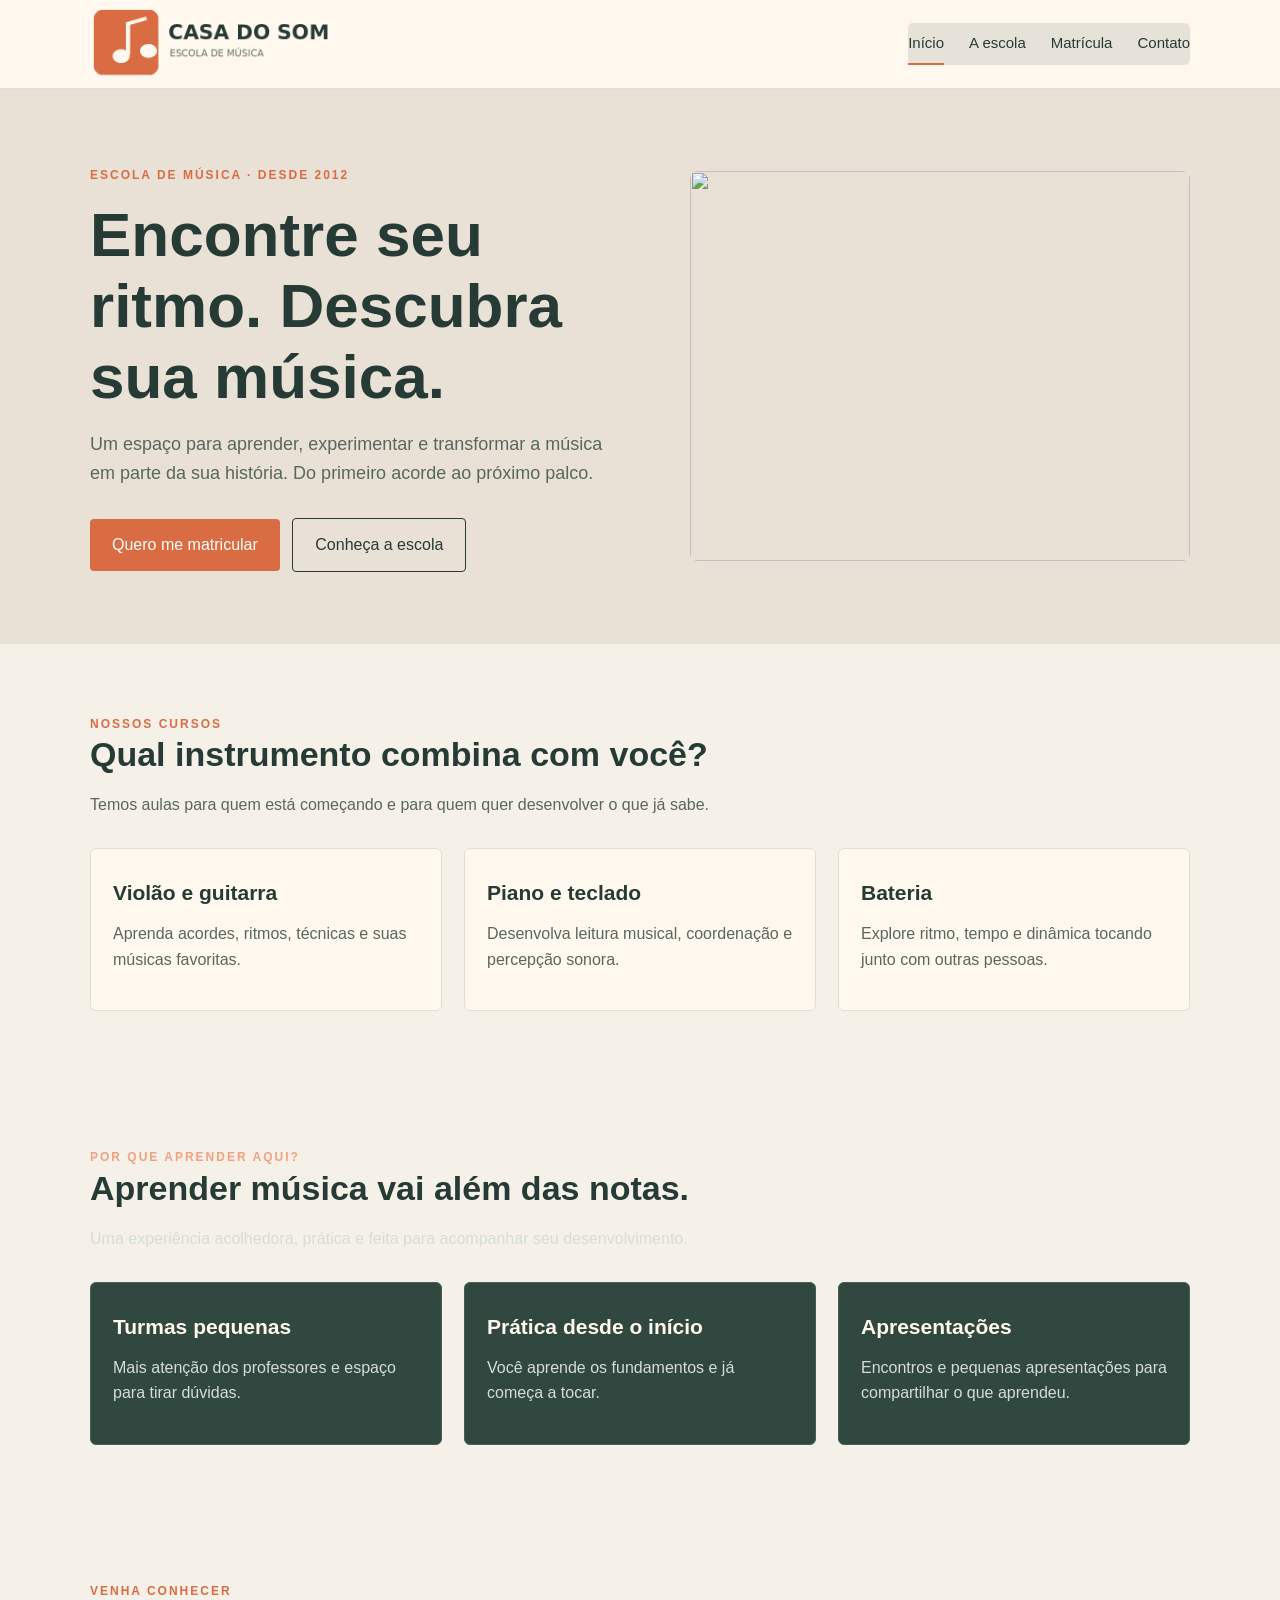
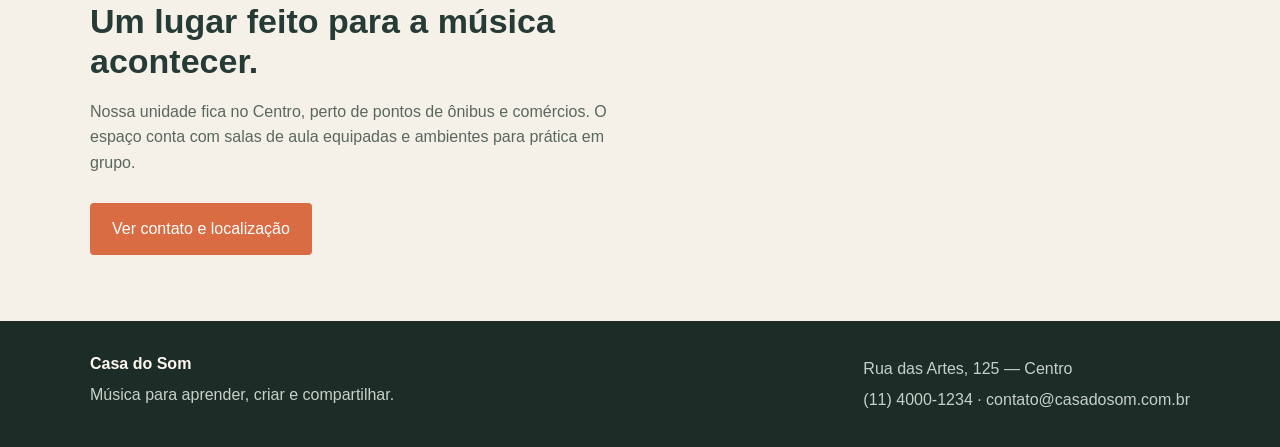
==== index.html @ c47db74a "First commit, just it" ====
<!doctype html>
<html lang="pt-BR">
    <head>
        <meta charset="UTF-8" />
        <meta name="viewport" content="width=device-width, initial-scale=1.0" />
        <title>Início | Casa do Som</title>
        <link rel="stylesheet" href="style.css" />
    </head>
    <body>
        <header>
            <div class="container topo">
                <img class="logo" src="png/logo.png" draggable="false" />
                <nav style="background-color: rgba(45, 54, 54, 0.116); border-radius: 5px">
                    <a class="ativo" href="index.html">Início</a>
                    <a class="" href="escola.html">A escola</a>
                    <a class="" href="matricula.html">Matrícula</a>
                    <a class="" href="contato.html">Contato</a>
                </nav>
            </div>
        </header>
        <main>
            <section class="hero">
                <div class="container hero-grid">
                    <div>
                        <span class="tag">Escola de música · desde 2012</span>
                        <h1>Encontre seu ritmo. Descubra sua música.</h1>
                        <p>
                            Um espaço para aprender, experimentar e transformar a música em parte da sua história. Do
                            primeiro acorde ao próximo palco.
                        </p>
                        <a class="botao" href="matricula.html">Quero me matricular</a>
                        <a class="botao botao-secundario" href="escola.html">Conheça a escola</a>
                    </div>
                    <img
                        class="hero-foto"
                        src="https://images.unsplash.com/photo-1516280440614-37939bbacd81?auto=format&fit=crop&w=1000&q=85"
                    />
                </div>
            </section>
            <section>
                <div class="container">
                    <div class="section-top">
                        <span class="tag">Nossos cursos</span>
                        <h2>Qual instrumento combina com você?</h2>
                        <p>Temos aulas para quem está começando e para quem quer desenvolver o que já sabe.</p>
                    </div>
                    <div class="cards">
                        <article class="card">
                            <h3>Violão e guitarra</h3>
                            <p>Aprenda acordes, ritmos, técnicas e suas músicas favoritas.</p>
                        </article>
                        <article class="card">
                            <h3>Piano e teclado</h3>
                            <p>Desenvolva leitura musical, coordenação e percepção sonora.</p>
                        </article>
                        <article class="card">
                            <h3>Bateria</h3>
                            <p>Explore ritmo, tempo e dinâmica tocando junto com outras pessoas.</p>
                        </article>
                    </div>
                </div>
            </section>
            <section class="beneficios">
                <div class="container">
                    <div class="section-top">
                        <span class="tag">Por que aprender aqui?</span>
                        <h2>Aprender música vai além das notas.</h2>
                        <p>Uma experiência acolhedora, prática e feita para acompanhar seu desenvolvimento.</p>
                    </div>
                    <div class="cards">
                        <article class="card">
                            <h3>Turmas pequenas</h3>
                            <p>Mais atenção dos professores e espaço para tirar dúvidas.</p>
                        </article>
                        <article class="card">
                            <h3>Prática desde o início</h3>
                            <p>Você aprende os fundamentos e já começa a tocar.</p>
                        </article>
                        <article class="card">
                            <h3>Apresentações</h3>
                            <p>Encontros e pequenas apresentações para compartilhar o que aprendeu.</p>
                        </article>
                    </div>
                </div>
            </section>
            <section>
                <div class="container duas-colunas">
                    <div>
                        <span class="tag">Venha conhecer</span>
                        <h2>Um lugar feito para a música acontecer.</h2>
                        <p>
                            Nossa unidade fica no Centro, perto de pontos de ônibus e comércios. O espaço conta com
                            salas de aula equipadas e ambientes para prática em grupo.
                        </p>
                        <a class="botao" href="contato.html">Ver contato e localização</a>
                    </div>
                </div>
            </section>
        </main>
        <footer>
            <div class="container rodape">
                <div>
                    <strong>Casa do Som</strong>
                    <p>Música para aprender, criar e compartilhar.</p>
                </div>
                <div>
                    <p>Rua das Artes, 125 — Centro</p>
                    <p>(11) 4000-1234 · contato@casadosom.com.br</p>
                </div>
            </div>
        </footer>
    </body>
</html>
---- style.css ----
:root {
    --verde: #263b35;
    --verde-claro: #65736b;
    --terracota: #d96c43;
    --creme: #fff8ef;
    --papel: #f5f1e9;
    --linha: #e4ddd2;
}
* {
    box-sizing: border-box;
}
body {
    margin: 0;
    font-family: Arial, Helvetica, sans-serif;
    color: var(--verde);
    background: var(--papel);
    line-height: 1.6;
}
img {
    max-width: 100%;
    display: block;
}
a {
    color: inherit;
}
.container {
    width: min(1100px, 90%);
    margin: 0 auto;
}
header {
    background: var(--creme);
    border-bottom: 1px solid var(--linha);
}
.topo {
    min-height: 88px;
    display: flex;
    align-items: center;
    justify-content: space-between;
    gap: 24px;
}
.logo {
    width: 245px;
}
nav {
    display: flex;
    flex-wrap: wrap;
    gap: 25px;
}
nav a {
    text-decoration: none;
    font-size: 15px;
    color: var(--verde);
    padding: 8px 0;
    border-bottom: 2px solid transparent;
}
nav a:hover,
nav a.ativo {
    border-color: var(--terracota);
}
.hero {
    background: #e9e1d5;
    padding: 72px 0;
}
.hero-grid {
    display: grid;
    grid-template-columns: 1.05fr 0.95fr;
    align-items: center;
    gap: 48px;
}
.tag {
    color: var(--terracota);
    text-transform: uppercase;
    letter-spacing: 2px;
    font-size: 12px;
    font-weight: bold;
}
h1,
h2,
h3 {
    line-height: 1.15;
}
h1 {
    font-size: clamp(38px, 5vw, 62px);
    margin: 12px 0 18px;
}
h2 {
    font-size: 34px;
    margin: 0 0 18px;
}
h3 {
    font-size: 21px;
    margin: 10px 0;
}
p {
    color: #59675f;
}
.hero p {
    font-size: 18px;
    max-width: 530px;
}
.hero-foto {
    width: 100%;
    height: 390px;
    object-fit: cover;
    border-radius: 8px;
}
.botao {
    display: inline-block;
    background: var(--terracota);
    color: white;
    text-decoration: none;
    padding: 13px 22px;
    margin: 12px 8px 0 0;
    border: 0;
    border-radius: 4px;
    font: inherit;
    cursor: pointer;
}
.botao:hover {
    background: #b95735;
}
.botao-secundario {
    background: transparent;
    color: var(--verde);
    border: 1px solid var(--verde);
}
.botao-secundario:hover {
    background: var(--verde);
    color: white;
}
section {
    padding: 66px 0;
}
.section-top {
    max-width: 650px;
    margin-bottom: 30px;
}
.cards {
    display: grid;
    grid-template-columns: repeat(3, 1fr);
    gap: 22px;
}
.card {
    background: var(--creme);
    border: 1px solid var(--linha);
    padding: 22px;
    border-radius: 6px;
}
.card img {
    width: 100%;
    max-height: 165px;
    object-fit: contain;
    margin-bottom: 12px;
}
.beneficios {
    color: var(--creme);
}
.beneficios h2 {
    color: var(--verde);
}
.beneficios p {
    color: #d5ddd6;
}
.beneficios .tag {
    color: #f0a17f;
}
.beneficios .card {
    background: #304840;
    border-color: #496057;
}
.duas-colunas {
    display: grid;
    grid-template-columns: 1fr 1fr;
    gap: 45px;
    align-items: center;
}
.foto-lateral {
    width: 100%;
    height: 340px;
    object-fit: cover;
    border-radius: 6px;
}
.lista {
    padding-left: 20px;
    color: #59675f;
}
.lista li {
    margin: 9px 0;
}
.pagina-topo {
    padding: 55px 0 35px;
    background: #e9e1d5;
}
.pagina-topo h1 {
    font-size: 46px;
    margin-bottom: 10px;
}
.formulario {
    max-width: 720px;
    background: var(--creme);
    border: 1px solid var(--linha);
    padding: 28px;
    border-radius: 6px;
}
.campo {
    margin-bottom: 18px;
}
label {
    display: block;
    font-weight: bold;
    margin-bottom: 6px;
}
input,
select,
textarea {
    width: 100%;
    padding: 12px;
    border: 1px solid #cfc7bb;
    border-radius: 4px;
    background: white;
    color: var(--verde);
    font: inherit;
}
textarea {
    min-height: 125px;
    resize: none;
}

.duas-campos {
    display: grid;
    grid-template-columns: 1fr 1fr;
    gap: 16px;
}
.info-contato {
    background: var(--verde);
    color: var(--creme);
    padding: 28px;
    border-radius: 6px;
}
.info-contato p {
    color: #d5ddd6;
}
.info-contato a {
    color: #f0a17f;
}
.endereco {
    border-left: 3px solid var(--terracota);
    padding-left: 16px;
    margin: 20px 0;
}
footer {
    background: #1c2d28;
    color: var(--creme);
    padding: 30px 0;
}
footer p {
    color: #c6d0c8;
    margin: 5px 0;
}
.rodape {
    display: flex;
    justify-content: space-between;
    gap: 20px;
    flex-wrap: wrap;
}
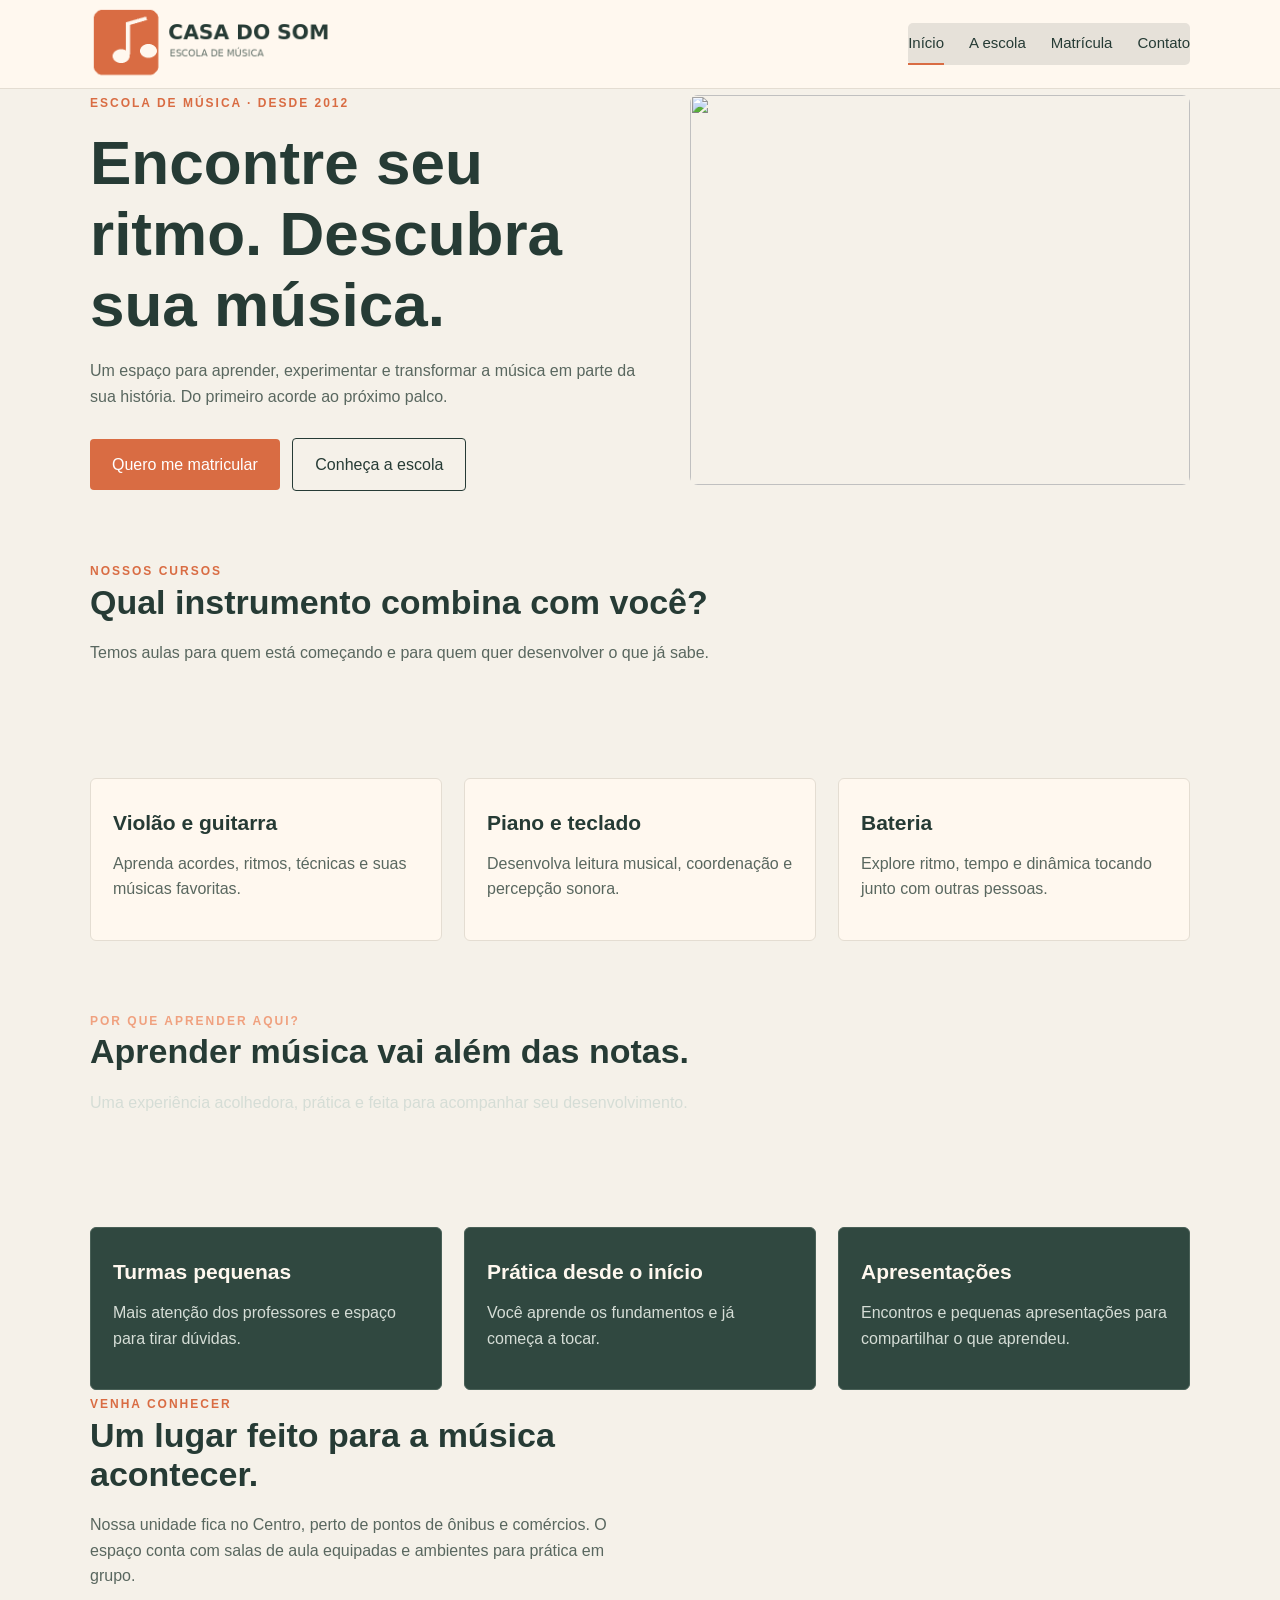
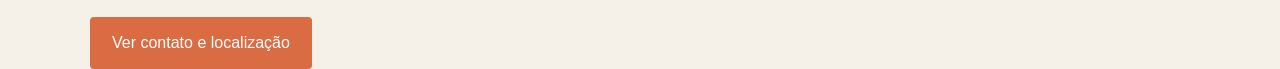
==== commit a57b3c45: "tirei algumas sections e alguns paragrafos desnescessarios" ====
--- a/index.html
+++ b/index.html
@@ -19,47 +19,45 @@
             </div>
         </header>
         <main>
-            <section class="hero">
-                <div class="container hero-grid">
-                    <div>
-                        <span class="tag">Escola de música · desde 2012</span>
-                        <h1>Encontre seu ritmo. Descubra sua música.</h1>
-                        <p>
-                            Um espaço para aprender, experimentar e transformar a música em parte da sua história. Do
-                            primeiro acorde ao próximo palco.
-                        </p>
-                        <a class="botao" href="matricula.html">Quero me matricular</a>
-                        <a class="botao botao-secundario" href="escola.html">Conheça a escola</a>
-                    </div>
-                    <img
-                        class="hero-foto"
-                        src="https://images.unsplash.com/photo-1516280440614-37939bbacd81?auto=format&fit=crop&w=1000&q=85"
-                    />
+            <div class="container hero-grid">
+                <div>
+                    <span class="tag">Escola de música · desde 2012</span>
+                    <h1>Encontre seu ritmo. Descubra sua música.</h1>
+                    <p>
+                        Um espaço para aprender, experimentar e transformar a música em parte da sua história. Do
+                        primeiro acorde ao próximo palco.
+                    </p>
+                    <a class="botao" href="matricula.html">Quero me matricular</a>
+                    <a class="botao botao-secundario" href="escola.html">Conheça a escola</a>
                 </div>
-            </section>
-            <section>
-                <div class="container">
-                    <div class="section-top">
-                        <span class="tag">Nossos cursos</span>
-                        <h2>Qual instrumento combina com você?</h2>
-                        <p>Temos aulas para quem está começando e para quem quer desenvolver o que já sabe.</p>
-                    </div>
-                    <div class="cards">
-                        <article class="card">
-                            <h3>Violão e guitarra</h3>
-                            <p>Aprenda acordes, ritmos, técnicas e suas músicas favoritas.</p>
-                        </article>
-                        <article class="card">
-                            <h3>Piano e teclado</h3>
-                            <p>Desenvolva leitura musical, coordenação e percepção sonora.</p>
-                        </article>
-                        <article class="card">
-                            <h3>Bateria</h3>
-                            <p>Explore ritmo, tempo e dinâmica tocando junto com outras pessoas.</p>
-                        </article>
-                    </div>
+                <img
+                    class="hero-foto"
+                    src="https://images.unsplash.com/photo-1516280440614-37939bbacd81?auto=format&fit=crop&w=1000&q=85"
+                />
+            </div>
+
+            <div class="container">
+                <div class="section-top">
+                    <span class="tag">Nossos cursos</span>
+                    <h2>Qual instrumento combina com você?</h2>
+                    <p>Temos aulas para quem está começando e para quem quer desenvolver o que já sabe.</p>
                 </div>
-            </section>
+                <div class="cards">
+                    <article class="card">
+                        <h3>Violão e guitarra</h3>
+                        <p>Aprenda acordes, ritmos, técnicas e suas músicas favoritas.</p>
+                    </article>
+                    <article class="card">
+                        <h3>Piano e teclado</h3>
+                        <p>Desenvolva leitura musical, coordenação e percepção sonora.</p>
+                    </article>
+                    <article class="card">
+                        <h3>Bateria</h3>
+                        <p>Explore ritmo, tempo e dinâmica tocando junto com outras pessoas.</p>
+                    </article>
+                </div>
+            </div>
+
             <section class="beneficios">
                 <div class="container">
                     <div class="section-top">
@@ -83,6 +81,7 @@
                     </div>
                 </div>
             </section>
+
             <section>
                 <div class="container duas-colunas">
                     <div>
@@ -97,17 +96,5 @@
                 </div>
             </section>
         </main>
-        <footer>
-            <div class="container rodape">
-                <div>
-                    <strong>Casa do Som</strong>
-                    <p>Música para aprender, criar e compartilhar.</p>
-                </div>
-                <div>
-                    <p>Rua das Artes, 125 — Centro</p>
-                    <p>(11) 4000-1234 · contato@casadosom.com.br</p>
-                </div>
-            </div>
-        </footer>
     </body>
 </html>
--- a/style.css
+++ b/style.css
@@ -128,12 +128,11 @@
     background: var(--verde);
     color: white;
 }
-section {
-    padding: 66px 0;
-}
+
 .section-top {
     max-width: 650px;
     margin-bottom: 30px;
+    padding: 66px 0;
 }
 .cards {
     display: grid;
@@ -248,18 +247,3 @@
     padding-left: 16px;
     margin: 20px 0;
 }
-footer {
-    background: #1c2d28;
-    color: var(--creme);
-    padding: 30px 0;
-}
-footer p {
-    color: #c6d0c8;
-    margin: 5px 0;
-}
-.rodape {
-    display: flex;
-    justify-content: space-between;
-    gap: 20px;
-    flex-wrap: wrap;
-}
